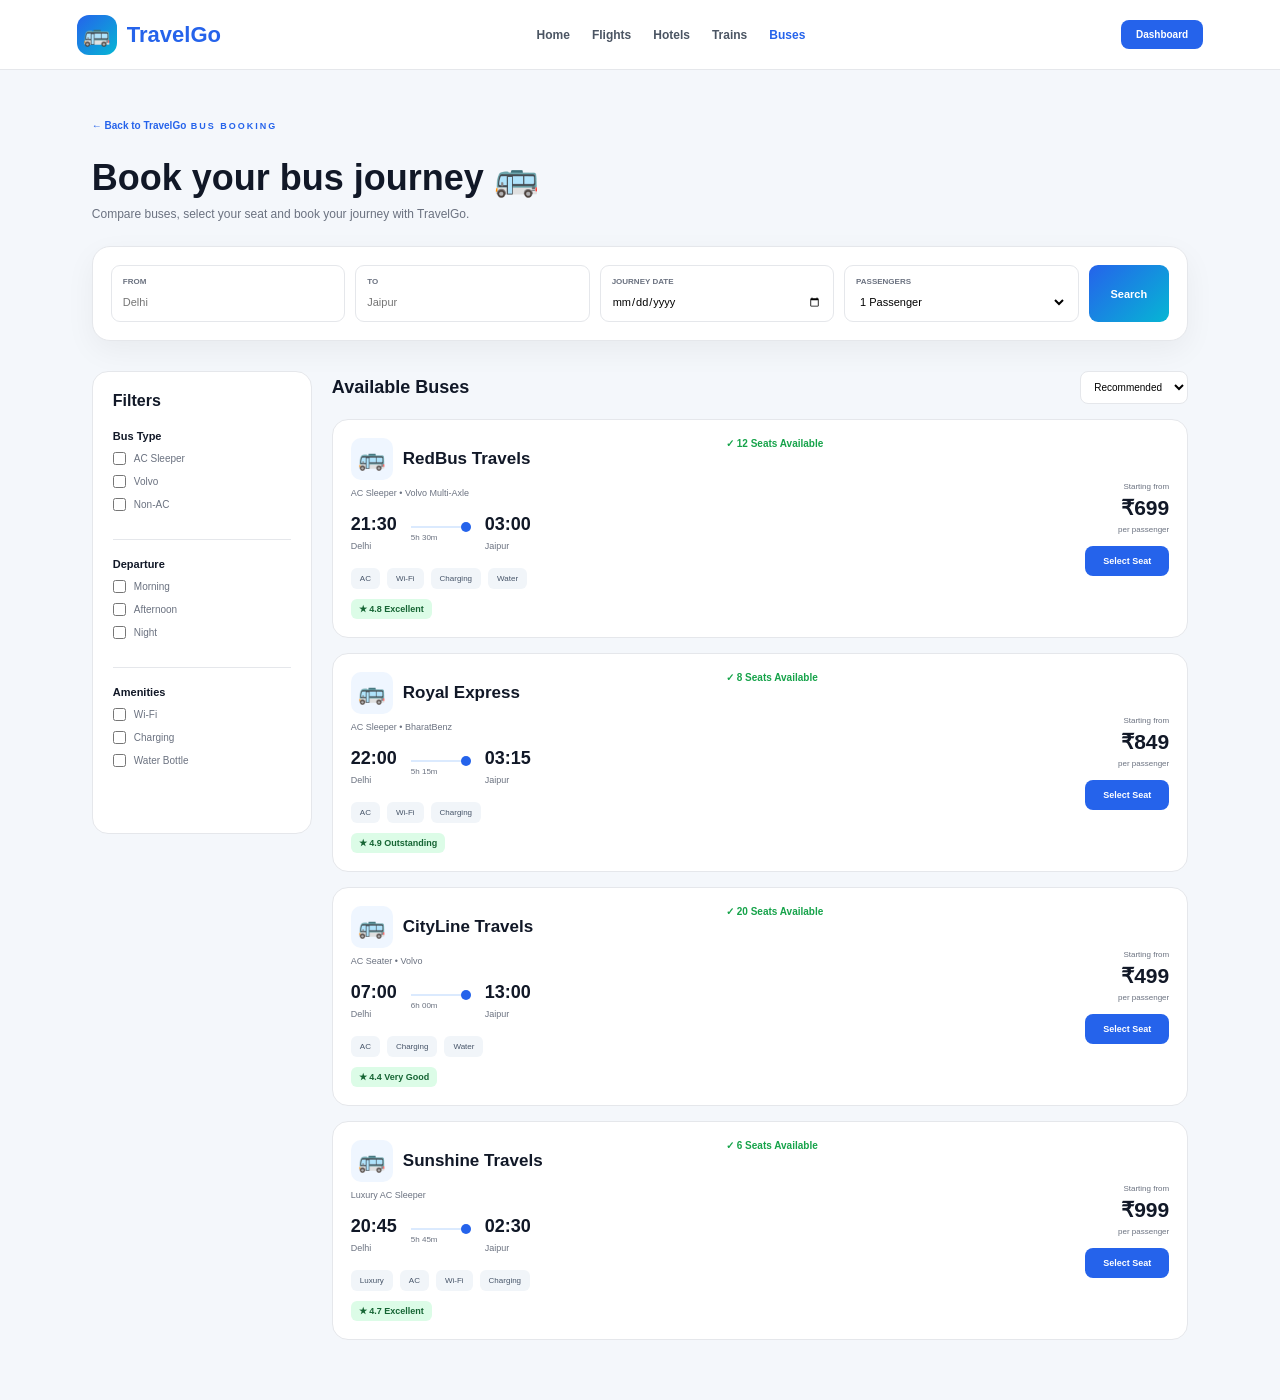
==== buses.html @ ca1ddddd "This is a website where you  book train, flights, buses, hotels etc" ====
<!DOCTYPE html>
<html lang="en">
<head>
<meta charset="UTF-8">
<meta name="viewport" content="width=device-width, initial-scale=1.0">

<title>TravelGo | Bus Booking</title>

<style>
*{
    margin:0;
    padding:0;
    box-sizing:border-box;
}

body{
    font-family:Arial,sans-serif;
    background:#f4f7fb;
    color:#111827;
}

a{
    text-decoration:none;
}

button,
input,
select{
    font-family:inherit;
}

button{
    cursor:pointer;
}

/* ================= NAVBAR ================= */

header{
    height:70px;
    padding:0 6%;
    background:white;
    border-bottom:1px solid #e5e7eb;

    display:flex;
    align-items:center;
    justify-content:space-between;

    position:sticky;
    top:0;
    z-index:1000;
}

.logo{
    display:flex;
    align-items:center;
    gap:10px;

    color:#2563eb;
    font-size:22px;
    font-weight:800;
}

.logo-icon{
    width:40px;
    height:40px;

    display:grid;
    place-items:center;

    border-radius:12px;

    background:linear-gradient(
        135deg,
        #2563eb,
        #06b6d4
    );

    color:white;
}

nav{
    display:flex;
    gap:22px;
}

nav a{
    color:#4b5563;
    font-size:12px;
    font-weight:700;
}

nav a:hover,
nav a.active{
    color:#2563eb;
}

.account-btn{
    padding:9px 15px;

    border:0;
    border-radius:8px;

    background:#2563eb;
    color:white;

    font-size:10px;
    font-weight:800;
}

/* ================= PAGE ================= */

.page{
    max-width:1250px;
    margin:auto;
    padding:45px 6%;
}

.back{
    display:inline-block;
    margin-bottom:18px;

    color:#2563eb;
    font-size:10px;
    font-weight:800;
}

.page-top span{
    color:#2563eb;
    font-size:9px;
    font-weight:800;
    letter-spacing:2px;
}

.page-top h1{
    margin-top:8px;
    font-size:36px;
}

.page-top p{
    margin-top:8px;
    color:#6b7280;
    font-size:12px;
}

/* ================= SEARCH ================= */

.search-panel{
    display:grid;
    grid-template-columns:1fr 1fr 1fr 1fr auto;

    gap:10px;

    padding:18px;
    margin:25px 0 30px;

    background:white;

    border:1px solid #e5e7eb;
    border-radius:18px;

    box-shadow:0 10px 30px rgba(0,0,0,.05);
}

.field{
    padding:11px;

    border:1px solid #e5e7eb;
    border-radius:9px;
}

.field label{
    display:block;
    margin-bottom:6px;

    color:#6b7280;
    font-size:8px;
    font-weight:800;
}

.field input,
.field select{
    width:100%;

    border:0;
    outline:0;

    background:transparent;

    font-size:11px;
}

.search-btn{
    padding:0 22px;

    border:0;
    border-radius:9px;

    background:linear-gradient(
        135deg,
        #2563eb,
        #06b6d4
    );

    color:white;

    font-size:11px;
    font-weight:800;
}

/* ================= CONTENT ================= */

.content{
    display:grid;
    grid-template-columns:220px 1fr;
    gap:20px;
}

/* ================= FILTER ================= */

.filters{
    height:fit-content;

    padding:20px;

    background:white;

    border:1px solid #e5e7eb;
    border-radius:16px;
}

.filters h2{
    margin-bottom:20px;
    font-size:16px;
}

.filter-group{
    padding-bottom:18px;
    margin-bottom:18px;

    border-bottom:1px solid #e5e7eb;
}

.filter-group:last-child{
    border-bottom:0;
}

.filter-group h3{
    margin-bottom:10px;
    font-size:11px;
}

.filter-option{
    display:flex;
    align-items:center;
    gap:8px;

    margin:10px 0;

    color:#6b7280;
    font-size:10px;
}

/* ================= RESULTS ================= */

.results-header{
    display:flex;
    justify-content:space-between;
    align-items:center;

    margin-bottom:15px;
}

.results-header h2{
    font-size:18px;
}

.sort{
    padding:9px;

    background:white;

    border:1px solid #e5e7eb;
    border-radius:8px;

    font-size:10px;
}

/* ================= BUS CARD ================= */

.bus-card{
    display:grid;
    grid-template-columns:1.3fr 1fr 150px;

    gap:20px;

    padding:18px;
    margin-bottom:15px;

    background:white;

    border:1px solid #e5e7eb;
    border-radius:16px;

    transition:.25s;
}

.bus-card:hover{
    transform:translateY(-3px);
    box-shadow:0 12px 30px rgba(0,0,0,.08);
}

.bus-name{
    display:flex;
    align-items:center;
    gap:10px;

    margin-bottom:8px;

    font-size:17px;
    font-weight:800;
}

.bus-icon{
    width:42px;
    height:42px;

    display:grid;
    place-items:center;

    border-radius:10px;

    background:#eff6ff;

    font-size:22px;
}

.bus-type{
    color:#6b7280;
    font-size:9px;
}

.route{
    display:flex;
    align-items:center;
    gap:14px;

    margin-top:16px;
}

.station strong{
    display:block;
    font-size:18px;
}

.station span{
    color:#6b7280;
    font-size:9px;
}

.line{
    width:60px;
    height:2px;

    background:#dbeafe;

    position:relative;
}

.line::after{
    content:"";

    position:absolute;
    right:0;
    top:-4px;

    width:10px;
    height:10px;

    border-radius:50%;

    background:#2563eb;
}

.duration{
    margin-top:5px;

    color:#6b7280;
    font-size:8px;
}

.features{
    display:flex;
    flex-wrap:wrap;
    gap:7px;

    margin-top:15px;
}

.feature{
    padding:6px 9px;

    border-radius:6px;

    background:#f1f5f9;

    color:#475569;

    font-size:8px;
}

.rating{
    display:inline-block;

    margin-top:10px;
    padding:5px 8px;

    border-radius:6px;

    background:#dcfce7;
    color:#166534;

    font-size:9px;
    font-weight:800;
}

.price-box{
    display:flex;
    flex-direction:column;
    justify-content:center;
    align-items:flex-end;
}

.price-box small{
    color:#6b7280;
    font-size:8px;
}

.price-box strong{
    margin:5px 0;
    font-size:21px;
}

.price-box span{
    color:#6b7280;
    font-size:8px;
}

.book-btn{
    margin-top:12px;

    padding:10px 18px;

    border:0;
    border-radius:8px;

    background:#2563eb;
    color:white;

    font-size:9px;
    font-weight:800;
}

.book-btn:hover{
    background:#1d4ed8;
}

/* ================= MODAL ================= */

.modal{
    position:fixed;
    inset:0;

    display:none;
    align-items:center;
    justify-content:center;

    padding:20px;

    background:rgba(0,0,0,.65);

    backdrop-filter:blur(5px);

    z-index:5000;
}

.modal.show{
    display:flex;
}

.modal-box{
    width:min(540px,100%);
    max-height:90vh;

    overflow-y:auto;

    padding:28px;

    background:white;
    border-radius:20px;
}

.modal-top{
    display:flex;
    align-items:center;
    justify-content:space-between;

    margin-bottom:20px;
}

.modal-top h2{
    font-size:22px;
}

.close-btn{
    width:32px;
    height:32px;

    border:0;
    border-radius:50%;

    background:#f1f5f9;

    font-size:18px;
}

.selected-bus{
    padding:15px;
    margin-bottom:20px;

    border-radius:12px;

    background:#eff6ff;
    color:#1e3a8a;

    font-size:10px;
    line-height:1.8;
}

/* ================= SEATS ================= */

.seat-title{
    margin-bottom:10px;

    font-size:10px;
    font-weight:800;
}

.seat-layout{
    padding:15px;
    margin-bottom:20px;

    border:1px solid #e5e7eb;
    border-radius:12px;

    background:#f8fafc;
}

.driver{
    padding:8px;
    margin-bottom:15px;

    text-align:right;

    color:#64748b;
    font-size:9px;
}

.seat-row{
    display:flex;
    justify-content:center;
    gap:10px;

    margin-bottom:10px;
}

.seat{
    width:36px;
    height:36px;

    border:1px solid #93c5fd;
    border-radius:7px;

    background:white;

    color:#2563eb;

    font-size:9px;
    font-weight:700;
}

.seat:hover{
    background:#dbeafe;
}

.seat.selected{
    background:#2563eb;
    color:white;
    border-color:#2563eb;
}

.seat.booked{
    background:#e5e7eb;
    color:#9ca3af;
    border-color:#e5e7eb;

    cursor:not-allowed;
}

.seat-info{
    display:flex;
    justify-content:center;
    gap:15px;

    margin-top:12px;

    font-size:8px;
    color:#6b7280;
}

.dot{
    width:9px;
    height:9px;

    display:inline-block;

    margin-right:4px;

    border-radius:3px;

    vertical-align:middle;
}

.dot.available{
    background:white;
    border:1px solid #93c5fd;
}

.dot.selected{
    background:#2563eb;
}

.dot.booked{
    background:#e5e7eb;
}

/* ================= FORM ================= */

.form-group{
    margin-bottom:14px;
}

.form-group label{
    display:block;

    margin-bottom:6px;

    font-size:9px;
    font-weight:800;
}

.form-group input{
    width:100%;
    height:44px;

    padding:0 12px;

    border:1px solid #dbe1ea;
    border-radius:9px;

    outline:0;

    font-size:11px;
}

.form-group input:focus{
    border-color:#2563eb;
}

.continue-btn{
    width:100%;
    height:45px;

    border:0;
    border-radius:9px;

    background:#2563eb;

    color:white;

    font-size:11px;
    font-weight:800;
}

/* ================= OTP ================= */

.otp-section{
    display:none;
}

.otp-section.show{
    display:block;
}

.otp-message{
    padding:14px;
    margin-bottom:15px;

    border-radius:10px;

    background:#f0fdf4;
    color:#166534;

    font-size:10px;
}

.otp-input{
    text-align:center;

    letter-spacing:8px;

    font-size:18px !important;
    font-weight:800;
}

/* ================= SUCCESS ================= */

.success{
    display:none;
    text-align:center;
}

.success.show{
    display:block;
}

.success-icon{
    width:70px;
    height:70px;

    display:grid;
    place-items:center;

    margin:0 auto 20px;

    border-radius:50%;

    background:#dcfce7;
    color:#16a34a;

    font-size:35px;
}

.success p{
    margin-top:8px;

    color:#6b7280;

    font-size:11px;
    line-height:1.6;
}

.booking-id{
    padding:14px;
    margin:20px 0;

    border-radius:10px;

    background:#f1f5f9;

    font-size:11px;
    font-weight:800;
}

.dashboard-btn{
    display:block;

    width:100%;

    padding:13px;

    margin-top:10px;

    border-radius:9px;

    background:#eff6ff;
    color:#2563eb;

    font-size:10px;
    font-weight:800;
}

/* ================= RESPONSIVE ================= */

@media(max-width:950px){

    .search-panel{
        grid-template-columns:1fr 1fr;
    }

    .content{
        grid-template-columns:1fr;
    }

    .filters{
        display:none;
    }

    .bus-card{
        grid-template-columns:1fr;
    }

    .price-box{
        align-items:flex-start;
    }
}

@media(max-width:650px){

    header{
        padding:0 20px;
    }

    nav{
        display:none;
    }

    .page{
        padding:35px 20px;
    }

    .page-top h1{
        font-size:30px;
    }

    .search-panel{
        grid-template-columns:1fr;
    }

    .search-btn{
        height:45px;
    }

    .route{
        gap:8px;
    }

    .line{
        width:40px;
    }
}
</style>
</head>

<body>

<!-- ================= NAVBAR ================= -->

<header>

    <a href="index.html" class="logo">

        <span class="logo-icon">
            🚌
        </span>

        TravelGo

    </a>

    <nav>

        <a href="index.html">
            Home
        </a>

        <a href="flight.html">
            Flights
        </a>

        <a href="hotels.html">
            Hotels
        </a>

        <a href="trains.html">
            Trains
        </a>

        <a href="buses.html" class="active">
            Buses
        </a>

    </nav>

    <a
        href="dashboard.html"
        class="account-btn"
    >
        Dashboard
    </a>

</header>


<!-- ================= MAIN ================= -->

<main class="page">

    <div class="page-top">

        <a href="index.html" class="back">
            ← Back to TravelGo
        </a>

        <span>
            BUS BOOKING
        </span>

        <h1>
            Book your bus journey 🚌
        </h1>

        <p>
            Compare buses, select your seat and
            book your journey with TravelGo.
        </p>

    </div>


    <!-- ================= SEARCH ================= -->

    <div class="search-panel">

        <div class="field">

            <label>FROM</label>

            <input
                type="text"
                id="fromCity"
                placeholder="Delhi"
            >

        </div>


        <div class="field">

            <label>TO</label>

            <input
                type="text"
                id="toCity"
                placeholder="Jaipur"
            >

        </div>


        <div class="field">

            <label>JOURNEY DATE</label>

            <input
                type="date"
                id="journeyDate"
            >

        </div>


        <div class="field">

            <label>PASSENGERS</label>

            <select id="passengers">

                <option value="1">
                    1 Passenger
                </option>

                <option value="2">
                    2 Passengers
                </option>

                <option value="3">
                    3 Passengers
                </option>

                <option value="4">
                    4 Passengers
                </option>

            </select>

        </div>


        <button
            class="search-btn"
            onclick="searchBuses()"
        >
            Search
        </button>

    </div>


    <!-- ================= CONTENT ================= -->

    <div class="content">

        <!-- FILTERS -->

        <aside class="filters">

            <h2>
                Filters
            </h2>

            <div class="filter-group">

                <h3>
                    Bus Type
                </h3>

                <label class="filter-option">
                    <input type="checkbox">
                    AC Sleeper
                </label>

                <label class="filter-option">
                    <input type="checkbox">
                    Volvo
                </label>

                <label class="filter-option">
                    <input type="checkbox">
                    Non-AC
                </label>

            </div>


            <div class="filter-group">

                <h3>
                    Departure
                </h3>

                <label class="filter-option">
                    <input type="checkbox">
                    Morning
                </label>

                <label class="filter-option">
                    <input type="checkbox">
                    Afternoon
                </label>

                <label class="filter-option">
                    <input type="checkbox">
                    Night
                </label>

            </div>


            <div class="filter-group">

                <h3>
                    Amenities
                </h3>

                <label class="filter-option">
                    <input type="checkbox">
                    Wi-Fi
                </label>

                <label class="filter-option">
                    <input type="checkbox">
                    Charging
                </label>

                <label class="filter-option">
                    <input type="checkbox">
                    Water Bottle
                </label>

            </div>

        </aside>


        <!-- RESULTS -->

        <section>

            <div class="results-header">

                <h2>
                    Available Buses
                </h2>

                <select
                    class="sort"
                    id="sortBuses"
                    onchange="sortBuses()"
                >

                    <option value="recommended">
                        Recommended
                    </option>

                    <option value="price">
                        Cheapest
                    </option>

                    <option value="rating">
                        Highest Rated
                    </option>

                </select>

            </div>


            <!-- BUS 1 -->

            <article
                class="bus-card"
                data-price="699"
                data-rating="4.8"
            >

                <div>

                    <div class="bus-name">

                        <span class="bus-icon">
                            🚌
                        </span>

                        RedBus Travels

                    </div>

                    <div class="bus-type">
                        AC Sleeper • Volvo Multi-Axle
                    </div>


                    <div class="route">

                        <div class="station">

                            <strong>21:30</strong>

                            <span>
                                Delhi
                            </span>

                        </div>


                        <div>

                            <div class="line"></div>

                            <div class="duration">
                                5h 30m
                            </div>

                        </div>


                        <div class="station">

                            <strong>03:00</strong>

                            <span>
                                Jaipur
                            </span>

                        </div>

                    </div>


                    <div class="features">

                        <span class="feature">
                            AC
                        </span>

                        <span class="feature">
                            Wi-Fi
                        </span>

                        <span class="feature">
                            Charging
                        </span>

                        <span class="feature">
                            Water
                        </span>

                    </div>


                    <span class="rating">
                        ★ 4.8 Excellent
                    </span>

                </div>


                <div>

                    <p style="
                        color:#16a34a;
                        font-size:10px;
                        font-weight:800;
                    ">
                        ✓ 12 Seats Available
                    </p>

                </div>


                <div class="price-box">

                    <small>
                        Starting from
                    </small>

                    <strong>
                        ₹699
                    </strong>

                    <span>
                        per passenger
                    </span>

                    <button
                        class="book-btn"
                        onclick="openBooking(
                            'RedBus Travels',
                            'AC Sleeper',
                            'Delhi',
                            'Jaipur',
                            '21:30',
                            '03:00',
                            699
                        )"
                    >
                        Select Seat
                    </button>

                </div>

            </article>


            <!-- BUS 2 -->

            <article
                class="bus-card"
                data-price="849"
                data-rating="4.9"
            >

                <div>

                    <div class="bus-name">

                        <span class="bus-icon">
                            🚌
                        </span>

                        Royal Express

                    </div>

                    <div class="bus-type">
                        AC Sleeper • BharatBenz
                    </div>


                    <div class="route">

                        <div class="station">

                            <strong>22:00</strong>

                            <span>
                                Delhi
                            </span>

                        </div>


                        <div>

                            <div class="line"></div>

                            <div class="duration">
                                5h 15m
                            </div>

                        </div>


                        <div class="station">

                            <strong>03:15</strong>

                            <span>
                                Jaipur
                            </span>

                        </div>

                    </div>


                    <div class="features">

                        <span class="feature">
                            AC
                        </span>

                        <span class="feature">
                            Wi-Fi
                        </span>

                        <span class="feature">
                            Charging
                        </span>

                    </div>


                    <span class="rating">
                        ★ 4.9 Outstanding
                    </span>

                </div>


                <div>

                    <p style="
                        color:#16a34a;
                        font-size:10px;
                        font-weight:800;
                    ">
                        ✓ 8 Seats Available
                    </p>

                </div>


                <div class="price-box">

                    <small>
                        Starting from
                    </small>

                    <strong>
                        ₹849
                    </strong>

                    <span>
                        per passenger
                    </span>

                    <button
                        class="book-btn"
                        onclick="openBooking(
                            'Royal Express',
                            'AC Sleeper',
                            'Delhi',
                            'Jaipur',
                            '22:00',
                            '03:15',
                            849
                        )"
                    >
                        Select Seat
                    </button>

                </div>

            </article>


            <!-- BUS 3 -->

            <article
                class="bus-card"
                data-price="499"
                data-rating="4.4"
            >

                <div>

                    <div class="bus-name">

                        <span class="bus-icon">
                            🚌
                        </span>

                        CityLine Travels

                    </div>

                    <div class="bus-type">
                        AC Seater • Volvo
                    </div>


                    <div class="route">

                        <div class="station">

                            <strong>07:00</strong>

                            <span>
                                Delhi
                            </span>

                        </div>


                        <div>

                            <div class="line"></div>

                            <div class="duration">
                                6h 00m
                            </div>

                        </div>


                        <div class="station">

                            <strong>13:00</strong>

                            <span>
                                Jaipur
                            </span>

                        </div>

                    </div>


                    <div class="features">

                        <span class="feature">
                            AC
                        </span>

                        <span class="feature">
                            Charging
                        </span>

                        <span class="feature">
                            Water
                        </span>

                    </div>


                    <span class="rating">
                        ★ 4.4 Very Good
                    </span>

                </div>


                <div>

                    <p style="
                        color:#16a34a;
                        font-size:10px;
                        font-weight:800;
                    ">
                        ✓ 20 Seats Available
                    </p>

                </div>


                <div class="price-box">

                    <small>
                        Starting from
                    </small>

                    <strong>
                        ₹499
                    </strong>

                    <span>
                        per passenger
                    </span>

                    <button
                        class="book-btn"
                        onclick="openBooking(
                            'CityLine Travels',
                            'AC Seater',
                            'Delhi',
                            'Jaipur',
                            '07:00',
                            '13:00',
                            499
                        )"
                    >
                        Select Seat
                    </button>

                </div>

            </article>


            <!-- BUS 4 -->

            <article
                class="bus-card"
                data-price="999"
                data-rating="4.7"
            >

                <div>

                    <div class="bus-name">

                        <span class="bus-icon">
                            🚌
                        </span>

                        Sunshine Travels

                    </div>

                    <div class="bus-type">
                        Luxury AC Sleeper
                    </div>


                    <div class="route">

                        <div class="station">

                            <strong>20:45</strong>

                            <span>
                                Delhi
                            </span>

                        </div>


                        <div>

                            <div class="line"></div>

                            <div class="duration">
                                5h 45m
                            </div>

                        </div>


                        <div class="station">

                            <strong>02:30</strong>

                            <span>
                                Jaipur
                            </span>

                        </div>

                    </div>


                    <div class="features">

                        <span class="feature">
                            Luxury
                        </span>

                        <span class="feature">
                            AC
                        </span>

                        <span class="feature">
                            Wi-Fi
                        </span>

                        <span class="feature">
                            Charging
                        </span>

                    </div>


                    <span class="rating">
                        ★ 4.7 Excellent
                    </span>

                </div>


                <div>

                    <p style="
                        color:#16a34a;
                        font-size:10px;
                        font-weight:800;
                    ">
                        ✓ 6 Seats Available
                    </p>

                </div>


                <div class="price-box">

                    <small>
                        Starting from
                    </small>

                    <strong>
                        ₹999
                    </strong>

                    <span>
                        per passenger
                    </span>

                    <button
                        class="book-btn"
                        onclick="openBooking(
                            'Sunshine Travels',
                            'Luxury AC Sleeper',
                            'Delhi',
                            'Jaipur',
                            '20:45',
                            '02:30',
                            999
                        )"
                    >
                        Select Seat
                    </button>

                </div>

            </article>

        </section>

    </div>

</main>


<!-- ================= BOOKING MODAL ================= -->

<div
    class="modal"
    id="bookingModal"
>

    <div class="modal-box">


        <!-- SEAT -->

        <div id="seatSection">

            <div class="modal-top">

                <h2>
                    Select Your Seat
                </h2>

                <button
                    class="close-btn"
                    onclick="closeBooking()"
                >
                    ×
                </button>

            </div>


            <div
                class="selected-bus"
                id="selectedBus"
            >
            </div>


            <div class="seat-title">
                SELECT SEAT
            </div>


            <div class="seat-layout">

                <div class="driver">
                    🛞 Driver
                </div>


                <div class="seat-row">

                    <button
                        class="seat"
                        onclick="selectSeat(this)"
                    >
                        A1
                    </button>

                    <button
                        class="seat"
                        onclick="selectSeat(this)"
                    >
                        A2
                    </button>

                    <button
                        class="seat booked"
                        disabled
                    >
                        A3
                    </button>

                    <button
                        class="seat"
                        onclick="selectSeat(this)"
                    >
                        A4
                    </button>

                </div>


                <div class="seat-row">

                    <button
                        class="seat"
                        onclick="selectSeat(this)"
                    >
                        B1
                    </button>

                    <button
                        class="seat booked"
                        disabled
                    >
                        B2
                    </button>

                    <button
                        class="seat"
                        onclick="selectSeat(this)"
                    >
                        B3
                    </button>

                    <button
                        class="seat"
                        onclick="selectSeat(this)"
                    >
                        B4
                    </button>

                </div>


                <div class="seat-row">

                    <button
                        class="seat"
                        onclick="selectSeat(this)"
                    >
                        C1
                    </button>

                    <button
                        class="seat"
                        onclick="selectSeat(this)"
                    >
                        C2
                    </button>

                    <button
                        class="seat booked"
                        disabled
                    >
                        C3
                    </button>

                    <button
                        class="seat"
                        onclick="selectSeat(this)"
                    >
                        C4
                    </button>

                </div>


                <div class="seat-row">

                    <button
                        class="seat"
                        onclick="selectSeat(this)"
                    >
                        D1
                    </button>

                    <button
                        class="seat"
                        onclick="selectSeat(this)"
                    >
                        D2
                    </button>

                    <button
                        class="seat"
                        onclick="selectSeat(this)"
                    >
                        D3
                    </button>

                    <button
                        class="seat"
                        onclick="selectSeat(this)"
                    >
                        D4
                    </button>

                </div>


                <div class="seat-info">

                    <span>
                        <i class="dot available"></i>
                        Available
                    </span>

                    <span>
                        <i class="dot selected"></i>
                        Selected
                    </span>

                    <span>
                        <i class="dot booked"></i>
                        Booked
                    </span>

                </div>

            </div>


            <button
                class="continue-btn"
                onclick="continueToPassenger()"
            >
                Continue
            </button>

        </div>


        <!-- PASSENGER -->

        <div
            id="passengerSection"
            style="display:none;"
        >

            <div class="modal-top">

                <h2>
                    Passenger Details
                </h2>

                <button
                    class="close-btn"
                    onclick="closeBooking()"
                >
                    ×
                </button>

            </div>


            <div
                class="selected-bus"
                id="passengerBus"
            >
            </div>


            <div class="form-group">

                <label>
                    PASSENGER NAME
                </label>

                <input
                    type="text"
                    id="passengerName"
                    placeholder="Enter full name"
                >

            </div>


            <div class="form-group">

                <label>
                    MOBILE NUMBER
                </label>

                <input
                    type="tel"
                    id="passengerPhone"
                    maxlength="10"
                    placeholder="10-digit mobile number"
                >

            </div>


            <div class="form-group">

                <label>
                    EMAIL
                </label>

                <input
                    type="email"
                    id="passengerEmail"
                    placeholder="example@email.com"
                >

            </div>


            <button
                class="continue-btn"
                onclick="sendOTP()"
            >
                Continue & Send OTP
            </button>

        </div>


        <!-- OTP -->

        <div
            class="otp-section"
            id="otpSection"
        >

            <div class="modal-top">

                <h2>
                    Verify Mobile
                </h2>

                <button
                    class="close-btn"
                    onclick="closeBooking()"
                >
                    ×
                </button>

            </div>


            <div class="otp-message">

                🔐 Demo OTP sent to your mobile.

                <br><br>

                Use OTP:

                <strong>
                    123456
                </strong>

            </div>


            <div class="form-group">

                <label>
                    ENTER OTP
                </label>

                <input
                    type="text"
                    id="otpInput"
                    class="otp-input"
                    maxlength="6"
                    placeholder="••••••"
                >

            </div>


            <button
                class="continue-btn"
                onclick="verifyOTP()"
            >
                Verify & Confirm Booking
            </button>

        </div>


        <!-- SUCCESS -->

        <div
            class="success"
            id="successSection"
        >

            <div class="success-icon">
                ✓
            </div>

            <h2>
                Bus Ticket Booked!
            </h2>

            <p>
                Your bus booking has been
                successfully confirmed.
            </p>


            <div class="booking-id">

                Booking ID:

                <span id="bookingId">
                    TG000000
                </span>

            </div>


            <a
                href="dashboard.html"
                class="dashboard-btn"
            >
                🎫 View My Booking
            </a>


            <button
                class="continue-btn"
                onclick="closeBooking()"
                style="margin-top:10px;"
            >
                Done
            </button>

        </div>

    </div>

</div>


<script>

/* ================= DATE ================= */

const today = new Date();

const todayString =
    today.getFullYear() +
    "-" +
    String(today.getMonth()+1).padStart(2,"0") +
    "-" +
    String(today.getDate()).padStart(2,"0");

document
.getElementById("journeyDate")
.min = todayString;


/* ================= BOOKING VARIABLES ================= */

let selectedBus = {};

let selectedSeat = null;


/* ================= SEARCH ================= */

function searchBuses(){

    const from =
        document
        .getElementById("fromCity")
        .value
        .trim();

    const to =
        document
        .getElementById("toCity")
        .value
        .trim();

    const date =
        document
        .getElementById("journeyDate")
        .value;


    if(!from){

        alert(
            "Please enter departure city."
        );

        return;
    }


    if(!to){

        alert(
            "Please enter destination city."
        );

        return;
    }


    if(!date){

        alert(
            "Please select journey date."
        );

        return;
    }


    /*
       This demo currently has
       Delhi → Jaipur buses.
    */

    alert(
        `Searching buses from ${from} to ${to}...`
    );

}


/* ================= SORT ================= */

function sortBuses(){

    const type =
        document
        .getElementById("sortBuses")
        .value;

    const container =
        document.querySelector("section");

    const cards =
        Array.from(
            document.querySelectorAll(
                ".bus-card"
            )
        );


    if(type === "price"){

        cards.sort(
            (a,b) =>
            Number(a.dataset.price) -
            Number(b.dataset.price)
        );

    }


    if(type === "rating"){

        cards.sort(
            (a,b) =>
            Number(b.dataset.rating) -
            Number(a.dataset.rating)
        );

    }


    cards.forEach(card => {

        container.appendChild(card);

    });

}


/* ================= OPEN BOOKING ================= */

function openBooking(
    name,
    type,
    from,
    to,
    departure,
    arrival,
    price
){

    selectedBus = {

        name:name,
        type:type,
        from:from,
        to:to,
        departure:departure,
        arrival:arrival,
        price:price

    };


    selectedSeat = null;


    document
    .querySelectorAll(".seat.selected")
    .forEach(
        seat =>
        seat.classList.remove(
            "selected"
        )
    );


    document
    .getElementById("selectedBus")
    .innerHTML = `

        <strong>
            ${name}
        </strong>

        <br>

        ${type}

        <br>

        📍 ${from}
        →
        ${to}

        <br>

        🕐 ${departure}
        →
        ${arrival}

        <br>

        Starting fare:
        <strong>
            ₹${price}
        </strong>

    `;


    document
    .getElementById("bookingModal")
    .classList.add("show");


    document
    .getElementById("seatSection")
    .style.display = "block";


    document
    .getElementById("passengerSection")
    .style.display = "none";


    document
    .getElementById("otpSection")
    .classList.remove("show");


    document
    .getElementById("successSection")
    .classList.remove("show");

}


/* ================= SELECT SEAT ================= */

function selectSeat(button){

    if(
        button.classList.contains(
            "booked"
        )
    ){

        return;

    }


    document
    .querySelectorAll(".seat.selected")
    .forEach(
        seat =>
        seat.classList.remove(
            "selected"
        )
    );


    button.classList.add(
        "selected"
    );


    selectedSeat =
        button.textContent.trim();

}


/* ================= PASSENGER ================= */

function continueToPassenger(){

    if(!selectedSeat){

        alert(
            "Please select a seat first."
        );

        return;

    }


    document
    .getElementById("passengerBus")
    .innerHTML = `

        <strong>
            ${selectedBus.name}
        </strong>

        <br>

        ${selectedBus.from}
        →
        ${selectedBus.to}

        <br>

        Selected Seat:
        <strong>
            ${selectedSeat}
        </strong>

        <br>

        Fare:
        <strong>
            ₹${selectedBus.price}
        </strong>

    `;


    document
    .getElementById("seatSection")
    .style.display = "none";


    document
    .getElementById("passengerSection")
    .style.display = "block";

}


/* ================= SEND OTP ================= */

function sendOTP(){

    const name =
        document
        .getElementById("passengerName")
        .value
        .trim();

    const phone =
        document
        .getElementById("passengerPhone")
        .value
        .trim();

    const email =
        document
        .getElementById("passengerEmail")
        .value
        .trim();


    if(!name){

        alert(
            "Please enter passenger name."
        );

        return;

    }


    if(
        !/^[6-9]\d{9}$/.test(phone)
    ){

        alert(
            "Please enter a valid 10-digit Indian mobile number."
        );

        return;

    }


    if(
        !/^[^\s@]+@[^\s@]+\.[^\s@]+$/.test(email)
    ){

        alert(
            "Please enter a valid email."
        );

        return;

    }


    selectedBus.passenger =
        name;

    selectedBus.phone =
        phone;

    selectedBus.email =
        email;

    selectedBus.seat =
        selectedSeat;


    /*
       Save selected booking temporarily
       before OTP verification.
    */

    localStorage.setItem(
        "travelGoPendingBusBooking",
        JSON.stringify(selectedBus)
    );


    document
    .getElementById("passengerSection")
    .style.display = "none";


    document
    .getElementById("otpSection")
    .classList.add("show");


    console.log(
        "Demo OTP: 123456"
    );

}


/* ================= VERIFY OTP ================= */

function verifyOTP(){

    const otp =
        document
        .getElementById("otpInput")
        .value
        .trim();


    if(otp !== "123456"){

        alert(
            "Invalid OTP. Use 123456 for this demo."
        );

        return;

    }


    const bookingId =
        "TG" +
        Math.floor(
            100000 +
            Math.random() * 900000
        );


    /*
       Get existing bookings.
    */

    let bookings =
        JSON.parse(
            localStorage.getItem(
                "travelGoBookings"
            )
        ) || [];


    /*
       Create confirmed booking.
    */

    const confirmedBooking = {

        id:bookingId,

        type:"Bus",

        icon:"🚌",

        name:selectedBus.name,

        busType:selectedBus.type,

        from:selectedBus.from,

        to:selectedBus.to,

        departure:selectedBus.departure,

        arrival:selectedBus.arrival,

        seat:selectedBus.seat,

        price:selectedBus.price,

        passenger:selectedBus.passenger,

        phone:selectedBus.phone,

        email:selectedBus.email,

        date:
            document
            .getElementById("journeyDate")
            .value
            ||
            new Date()
            .toISOString()
            .split("T")[0],

        status:"Confirmed",

        bookedAt:
            new Date().toISOString()

    };


    /*
       Add newest booking
       at the beginning.
    */

    bookings.unshift(
        confirmedBooking
    );


    /*
       Save bookings.
    */

    localStorage.setItem(
        "travelGoBookings",
        JSON.stringify(bookings)
    );


    /*
       Remove pending booking.
    */

    localStorage.removeItem(
        "travelGoPendingBusBooking"
    );


    /*
       Display booking ID.
    */

    document
    .getElementById("bookingId")
    .textContent =
        bookingId;


    /*
       Show success screen.
    */

    document
    .getElementById("otpSection")
    .classList.remove("show");


    document
    .getElementById("successSection")
    .classList.add("show");


    console.log(
        "Confirmed booking:",
        confirmedBooking
    );

}


/* ================= PHONE ================= */

document
.getElementById("passengerPhone")
.addEventListener(
    "input",
    function(){

        this.value =
            this.value.replace(
                /\D/g,
                ""
            );

    }
);


/* ================= OTP ================= */

document
.getElementById("otpInput")
.addEventListener(
    "input",
    function(){

        this.value =
            this.value.replace(
                /\D/g,
                ""
            );

    }
);


/* ================= CLOSE ================= */

function closeBooking(){

    document
    .getElementById("bookingModal")
    .classList.remove("show");

}


/* ================= OUTSIDE CLICK ================= */

document
.getElementById("bookingModal")
.addEventListener(
    "click",
    function(event){

        if(
            event.target === this
        ){

            closeBooking();

        }

    }
);


/* ================= ESC ================= */

document.addEventListener(
    "keydown",
    function(event){

        if(event.key === "Escape"){

            closeBooking();

        }

    }
);

</script>

</body>
</html>
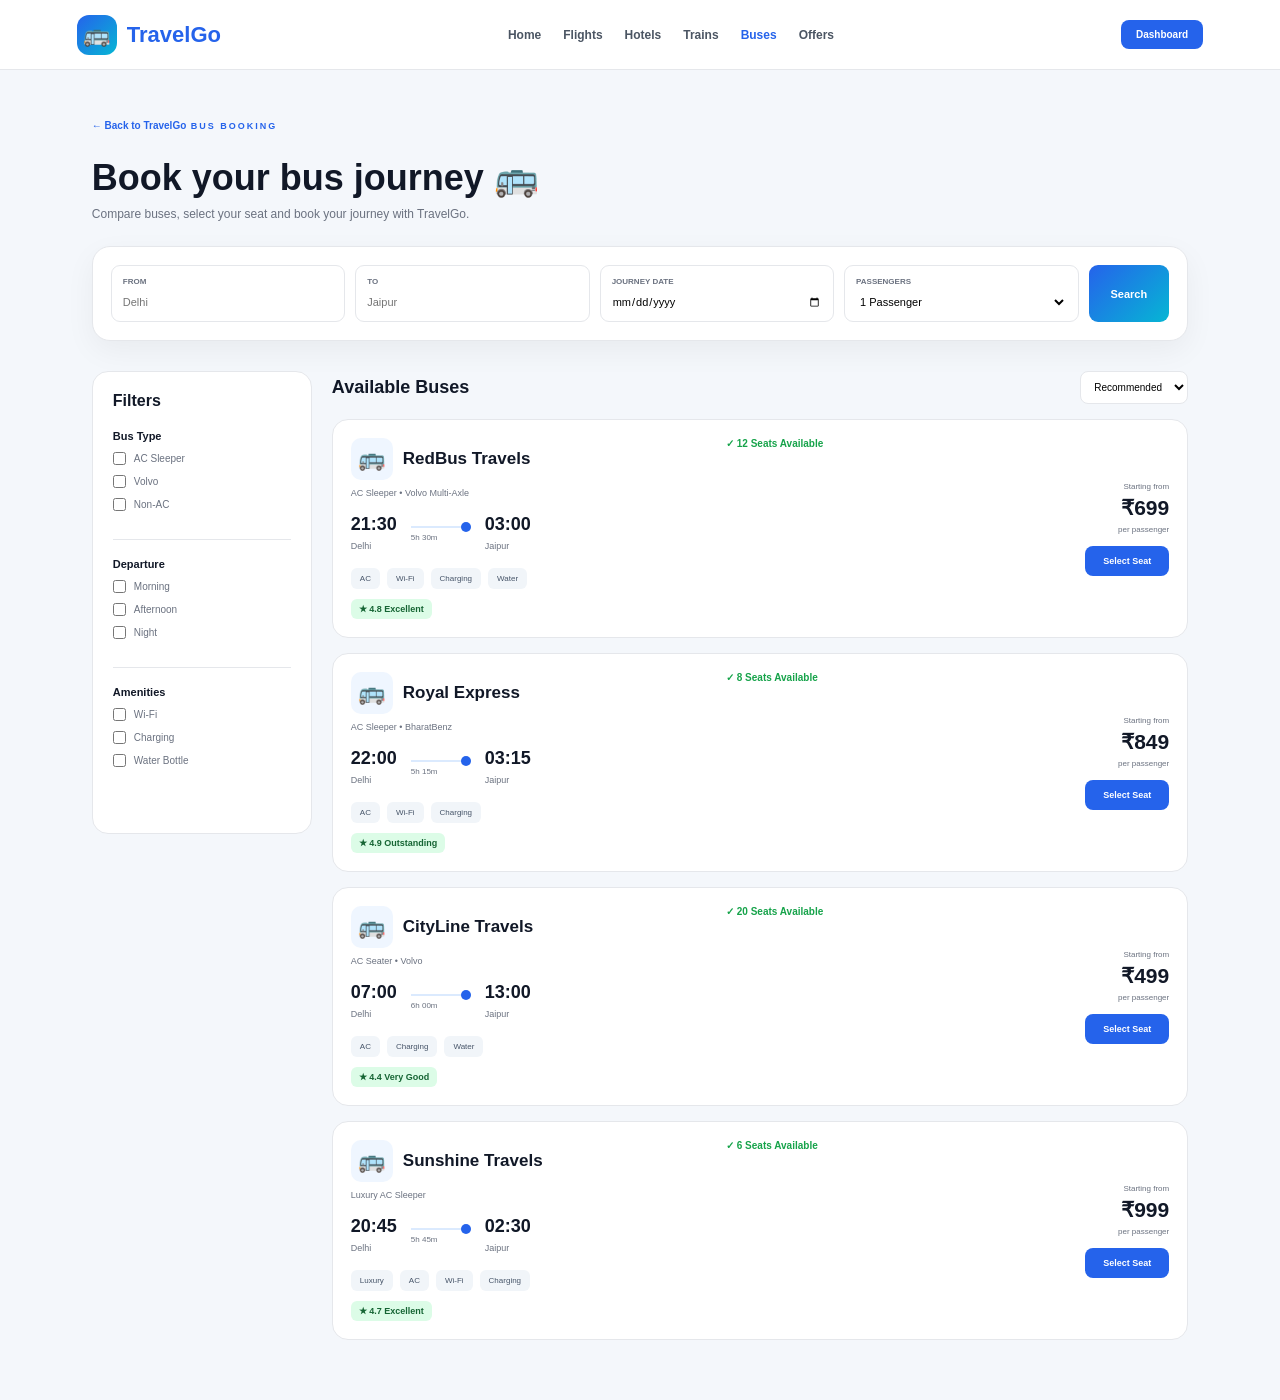
==== commit 337b1787: "fix errors TravelGo is a modern travel booking website built with HTML, CSS, and JavaScript. It offe" ====
--- a/buses.html
+++ b/buses.html
@@ -7,6 +7,7 @@
 <title>TravelGo | Bus Booking</title>
 
 <style>
+
 *{
     margin:0;
     padding:0;
@@ -146,7 +147,8 @@
 
 .search-panel{
     display:grid;
-    grid-template-columns:1fr 1fr 1fr 1fr auto;
+    grid-template-columns:
+        1fr 1fr 1fr 1fr auto;
 
     gap:10px;
 
@@ -464,6 +466,35 @@
     background:#1d4ed8;
 }
 
+/* ================= NO RESULTS ================= */
+
+.no-results{
+    display:none;
+
+    padding:40px 20px;
+
+    background:white;
+
+    border:1px solid #e5e7eb;
+    border-radius:16px;
+
+    text-align:center;
+}
+
+.no-results.show{
+    display:block;
+}
+
+.no-results h3{
+    margin-bottom:8px;
+    font-size:18px;
+}
+
+.no-results p{
+    color:#6b7280;
+    font-size:11px;
+}
+
 /* ================= MODAL ================= */
 
 .modal{
@@ -691,6 +722,10 @@
     font-weight:800;
 }
 
+.continue-btn:hover{
+    background:#1d4ed8;
+}
+
 /* ================= OTP ================= */
 
 .otp-section{
@@ -771,6 +806,10 @@
     font-weight:800;
 }
 
+.booking-id span{
+    color:#2563eb;
+}
+
 .dashboard-btn{
     display:block;
 
@@ -812,6 +851,7 @@
     .price-box{
         align-items:flex-start;
     }
+
 }
 
 @media(max-width:650px){
@@ -847,7 +887,18 @@
     .line{
         width:40px;
     }
-}
+
+    .modal-box{
+        padding:20px;
+    }
+
+    .seat{
+        width:32px;
+        height:32px;
+    }
+
+}
+
 </style>
 </head>
 
@@ -888,10 +939,10 @@
         <a href="buses.html" class="active">
             Buses
         </a>
-
+<a href="offer.html">Offers</a>
     </nav>
 
-    <a
+   <a
         href="dashboard.html"
         class="account-btn"
     >
@@ -1018,6 +1069,7 @@
                 Filters
             </h2>
 
+
             <div class="filter-group">
 
                 <h3>
@@ -1025,17 +1077,29 @@
                 </h3>
 
                 <label class="filter-option">
-                    <input type="checkbox">
+                    <input
+                        type="checkbox"
+                        class="bus-filter"
+                        value="AC Sleeper"
+                    >
                     AC Sleeper
                 </label>
 
                 <label class="filter-option">
-                    <input type="checkbox">
+                    <input
+                        type="checkbox"
+                        class="bus-filter"
+                        value="Volvo"
+                    >
                     Volvo
                 </label>
 
                 <label class="filter-option">
-                    <input type="checkbox">
+                    <input
+                        type="checkbox"
+                        class="bus-filter"
+                        value="Non-AC"
+                    >
                     Non-AC
                 </label>
 
@@ -1049,17 +1113,29 @@
                 </h3>
 
                 <label class="filter-option">
-                    <input type="checkbox">
+                    <input
+                        type="checkbox"
+                        class="time-filter"
+                        value="morning"
+                    >
                     Morning
                 </label>
 
                 <label class="filter-option">
-                    <input type="checkbox">
+                    <input
+                        type="checkbox"
+                        class="time-filter"
+                        value="afternoon"
+                    >
                     Afternoon
                 </label>
 
                 <label class="filter-option">
-                    <input type="checkbox">
+                    <input
+                        type="checkbox"
+                        class="time-filter"
+                        value="night"
+                    >
                     Night
                 </label>
 
@@ -1073,17 +1149,29 @@
                 </h3>
 
                 <label class="filter-option">
-                    <input type="checkbox">
+                    <input
+                        type="checkbox"
+                        class="amenity-filter"
+                        value="Wi-Fi"
+                    >
                     Wi-Fi
                 </label>
 
                 <label class="filter-option">
-                    <input type="checkbox">
+                    <input
+                        type="checkbox"
+                        class="amenity-filter"
+                        value="Charging"
+                    >
                     Charging
                 </label>
 
                 <label class="filter-option">
-                    <input type="checkbox">
+                    <input
+                        type="checkbox"
+                        class="amenity-filter"
+                        value="Water"
+                    >
                     Water Bottle
                 </label>
 
@@ -1094,7 +1182,7 @@
 
         <!-- RESULTS -->
 
-        <section>
+        <section id="busResults">
 
             <div class="results-header">
 
@@ -1131,6 +1219,9 @@
                 class="bus-card"
                 data-price="699"
                 data-rating="4.8"
+                data-type="AC Sleeper"
+                data-time="night"
+                data-amenities="Wi-Fi,Charging,Water"
             >
 
                 <div>
@@ -1154,7 +1245,9 @@
 
                         <div class="station">
 
-                            <strong>21:30</strong>
+                            <strong>
+                                21:30
+                            </strong>
 
                             <span>
                                 Delhi
@@ -1176,7 +1269,9 @@
 
                         <div class="station">
 
-                            <strong>03:00</strong>
+                            <strong>
+                                03:00
+                            </strong>
 
                             <span>
                                 Jaipur
@@ -1268,6 +1363,9 @@
                 class="bus-card"
                 data-price="849"
                 data-rating="4.9"
+                data-type="AC Sleeper"
+                data-time="night"
+                data-amenities="Wi-Fi,Charging"
             >
 
                 <div>
@@ -1291,7 +1389,9 @@
 
                         <div class="station">
 
-                            <strong>22:00</strong>
+                            <strong>
+                                22:00
+                            </strong>
 
                             <span>
                                 Delhi
@@ -1313,7 +1413,9 @@
 
                         <div class="station">
 
-                            <strong>03:15</strong>
+                            <strong>
+                                03:15
+                            </strong>
 
                             <span>
                                 Jaipur
@@ -1401,6 +1503,9 @@
                 class="bus-card"
                 data-price="499"
                 data-rating="4.4"
+                data-type="AC Seater"
+                data-time="morning"
+                data-amenities="Charging,Water"
             >
 
                 <div>
@@ -1424,7 +1529,9 @@
 
                         <div class="station">
 
-                            <strong>07:00</strong>
+                            <strong>
+                                07:00
+                            </strong>
 
                             <span>
                                 Delhi
@@ -1446,7 +1553,9 @@
 
                         <div class="station">
 
-                            <strong>13:00</strong>
+                            <strong>
+                                13:00
+                            </strong>
 
                             <span>
                                 Jaipur
@@ -1534,6 +1643,9 @@
                 class="bus-card"
                 data-price="999"
                 data-rating="4.7"
+                data-type="Luxury AC Sleeper"
+                data-time="night"
+                data-amenities="Wi-Fi,Charging"
             >
 
                 <div>
@@ -1557,7 +1669,9 @@
 
                         <div class="station">
 
-                            <strong>20:45</strong>
+                            <strong>
+                                20:45
+                            </strong>
 
                             <span>
                                 Delhi
@@ -1579,7 +1693,9 @@
 
                         <div class="station">
 
-                            <strong>02:30</strong>
+                            <strong>
+                                02:30
+                            </strong>
 
                             <span>
                                 Jaipur
@@ -1664,6 +1780,22 @@
 
             </article>
 
+
+            <div
+                class="no-results"
+                id="noResults"
+            >
+
+                <h3>
+                    🚌 No buses found
+                </h3>
+
+                <p>
+                    Try another route or change your filters.
+                </p>
+
+            </div>
+
         </section>
 
     </div>
@@ -1704,8 +1836,7 @@
             <div
                 class="selected-bus"
                 id="selectedBus"
-            >
-            </div>
+            ></div>
 
 
             <div class="seat-title">
@@ -1910,8 +2041,7 @@
             <div
                 class="selected-bus"
                 id="passengerBus"
-            >
-            </div>
+            ></div>
 
 
             <div class="form-group">
@@ -1959,7 +2089,71 @@
 
             </div>
 
-
+<div class="form-group">
+    <label>OFFER CODE</label>
+
+    <div style="display:flex; gap:8px;">
+
+        <input
+            type="text"
+            id="offerCode"
+            placeholder="Enter offer code"
+            style="text-transform:uppercase;"
+        >
+
+        <button
+            type="button"
+            onclick="applyOffer()"
+            style="
+                padding:0 15px;
+                border:0;
+                border-radius:9px;
+                background:#2563eb;
+                color:white;
+                font-size:10px;
+                font-weight:800;
+            "
+        >
+            Apply
+        </button>
+
+    </div>
+
+    <p
+        id="offerMessage"
+        style="
+            margin-top:7px;
+            font-size:9px;
+        "
+    ></p>
+</div>
+
+<div
+    id="fareSummary"
+    style="
+        padding:14px;
+        margin-bottom:15px;
+        border-radius:10px;
+        background:#f1f5f9;
+        font-size:10px;
+        line-height:1.8;
+    "
+>
+    Original Fare:
+    <strong id="originalFare">₹0</strong>
+
+    <br>
+
+    Discount:
+    <strong id="discountAmount">₹0</strong>
+
+    <br>
+
+    <strong>
+        Final Fare:
+        <span id="finalFare">₹0</span>
+    </strong>
+</div>
             <button
                 class="continue-btn"
                 onclick="sendOTP()"
@@ -2092,30 +2286,154 @@
 
 <script>
 
-/* ================= DATE ================= */
+/* =====================================================
+   DATE
+===================================================== */
 
 const today = new Date();
 
 const todayString =
     today.getFullYear() +
     "-" +
-    String(today.getMonth()+1).padStart(2,"0") +
+    String(today.getMonth() + 1).padStart(2,"0") +
     "-" +
     String(today.getDate()).padStart(2,"0");
 
-document
-.getElementById("journeyDate")
-.min = todayString;
-
-
-/* ================= BOOKING VARIABLES ================= */
+document.getElementById("journeyDate").min =
+    todayString;
+
+
+/* =====================================================
+   BOOKING VARIABLES
+===================================================== */
 
 let selectedBus = {};
-
 let selectedSeat = null;
 
-
-/* ================= SEARCH ================= */
+let appliedOffer = null;
+let discountAmount = 0;
+let finalFare = 0;
+
+function applyOffer(){
+
+    const input =
+        document.getElementById("offerCode");
+
+    const message =
+        document.getElementById("offerMessage");
+
+    const code =
+        input.value.trim().toUpperCase();
+
+    const fare =
+        Number(selectedBus.price);
+
+    discountAmount = 0;
+    appliedOffer = null;
+
+    if(!code){
+
+        message.textContent =
+            "Please enter an offer code.";
+
+        message.style.color =
+            "#dc2626";
+
+        updateFare(fare);
+
+        return;
+    }
+
+
+    const offers = {
+
+        "FIRSTBUS200": {
+            discount:200,
+            type:"flat"
+        },
+
+        "BUS100": {
+            discount:100,
+            type:"flat"
+        },
+
+        "TRAIN150": {
+            discount:150,
+            type:"flat"
+        }
+
+    };
+
+
+    if(!offers[code]){
+
+        message.textContent =
+            "Invalid offer code.";
+
+        message.style.color =
+            "#dc2626";
+
+        updateFare(fare);
+
+        return;
+    }
+
+
+    const offer =
+        offers[code];
+
+
+    discountAmount =
+        Math.min(
+            offer.discount,
+            fare
+        );
+
+
+    appliedOffer = code;
+
+
+    message.textContent =
+        "✓ Offer applied successfully!";
+
+    message.style.color =
+        "#16a34a";
+
+
+    updateFare(fare);
+
+}
+
+function updateFare(fare){
+
+    finalFare =
+        Math.max(
+            0,
+            fare - discountAmount
+        );
+
+
+    document.getElementById(
+        "originalFare"
+    ).textContent =
+        "₹" + fare;
+
+
+    document.getElementById(
+        "discountAmount"
+    ).textContent =
+        "- ₹" + discountAmount;
+
+
+    document.getElementById(
+        "finalFare"
+    ).textContent =
+        "₹" + finalFare;
+
+}
+/* =====================================================
+   SEARCH BUSES
+===================================================== */
 
 function searchBuses(){
 
@@ -2123,13 +2441,15 @@
         document
         .getElementById("fromCity")
         .value
-        .trim();
+        .trim()
+        .toLowerCase();
 
     const to =
         document
         .getElementById("toCity")
         .value
-        .trim();
+        .trim()
+        .toLowerCase();
 
     const date =
         document
@@ -2167,19 +2487,67 @@
     }
 
 
-    /*
-       This demo currently has
-       Delhi → Jaipur buses.
-    */
-
-    alert(
-        `Searching buses from ${from} to ${to}...`
-    );
-
-}
-
-
-/* ================= SORT ================= */
+    const cards =
+        document.querySelectorAll(
+            ".bus-card"
+        );
+
+
+    let found = 0;
+
+
+    cards.forEach(card => {
+
+        const text =
+            card.innerText.toLowerCase();
+
+
+        if(
+            text.includes(from) &&
+            text.includes(to)
+        ){
+
+            card.style.display =
+                "grid";
+
+            found++;
+
+        }else{
+
+            card.style.display =
+                "none";
+
+        }
+
+    });
+
+
+    const noResults =
+        document.getElementById(
+            "noResults"
+        );
+
+
+    if(found === 0){
+
+        noResults.classList.add(
+            "show"
+        );
+
+    }else{
+
+        noResults.classList.remove(
+            "show"
+        );
+
+    }
+
+}
+
+
+/* =====================================================
+   SORT BUSES
+===================================================== */
 
 function sortBuses(){
 
@@ -2188,8 +2556,12 @@
         .getElementById("sortBuses")
         .value;
 
+
     const container =
-        document.querySelector("section");
+        document.getElementById(
+            "busResults"
+        );
+
 
     const cards =
         Array.from(
@@ -2227,10 +2599,22 @@
 
     });
 
-}
-
-
-/* ================= OPEN BOOKING ================= */
+
+    const noResults =
+        document.getElementById(
+            "noResults"
+        );
+
+    container.appendChild(
+        noResults
+    );
+
+}
+
+
+/* =====================================================
+   OPEN BOOKING
+===================================================== */
 
 function openBooking(
     name,
@@ -2259,13 +2643,16 @@
 
 
     document
-    .querySelectorAll(".seat.selected")
-    .forEach(
-        seat =>
+    .querySelectorAll(
+        ".seat.selected"
+    )
+    .forEach(seat => {
+
         seat.classList.remove(
             "selected"
-        )
-    );
+        );
+
+    });
 
 
     document
@@ -2295,6 +2682,7 @@
         <br>
 
         Starting fare:
+
         <strong>
             ₹${price}
         </strong>
@@ -2309,27 +2697,35 @@
 
     document
     .getElementById("seatSection")
-    .style.display = "block";
+    .style.display =
+        "block";
 
 
     document
     .getElementById("passengerSection")
-    .style.display = "none";
+    .style.display =
+        "none";
 
 
     document
     .getElementById("otpSection")
-    .classList.remove("show");
+    .classList.remove(
+        "show"
+    );
 
 
     document
     .getElementById("successSection")
-    .classList.remove("show");
-
-}
-
-
-/* ================= SELECT SEAT ================= */
+    .classList.remove(
+        "show"
+    );
+
+}
+
+
+/* =====================================================
+   SELECT SEAT
+===================================================== */
 
 function selectSeat(button){
 
@@ -2345,13 +2741,16 @@
 
 
     document
-    .querySelectorAll(".seat.selected")
-    .forEach(
-        seat =>
+    .querySelectorAll(
+        ".seat.selected"
+    )
+    .forEach(seat => {
+
         seat.classList.remove(
             "selected"
-        )
-    );
+        );
+
+    });
 
 
     button.classList.add(
@@ -2365,7 +2764,9 @@
 }
 
 
-/* ================= PASSENGER ================= */
+/* =====================================================
+   PASSENGER DETAILS
+===================================================== */
 
 function continueToPassenger(){
 
@@ -2397,6 +2798,7 @@
         <br>
 
         Selected Seat:
+
         <strong>
             ${selectedSeat}
         </strong>
@@ -2404,6 +2806,7 @@
         <br>
 
         Fare:
+
         <strong>
             ₹${selectedBus.price}
         </strong>
@@ -2413,35 +2816,47 @@
 
     document
     .getElementById("seatSection")
-    .style.display = "none";
+    .style.display =
+        "none";
 
 
     document
     .getElementById("passengerSection")
-    .style.display = "block";
-
-}
-
-
-/* ================= SEND OTP ================= */
+    .style.display =
+        "block";
+
+}
+
+
+/* =====================================================
+   SEND OTP
+===================================================== */
 
 function sendOTP(){
 
     const name =
         document
-        .getElementById("passengerName")
+        .getElementById(
+            "passengerName"
+        )
         .value
         .trim();
 
+
     const phone =
         document
-        .getElementById("passengerPhone")
+        .getElementById(
+            "passengerPhone"
+        )
         .value
         .trim();
 
+
     const email =
         document
-        .getElementById("passengerEmail")
+        .getElementById(
+            "passengerEmail"
+        )
         .value
         .trim();
 
@@ -2471,7 +2886,8 @@
 
 
     if(
-        !/^[^\s@]+@[^\s@]+\.[^\s@]+$/.test(email)
+        !/^[^\s@]+@[^\s@]+\.[^\s@]+$/
+        .test(email)
     ){
 
         alert(
@@ -2496,25 +2912,29 @@
         selectedSeat;
 
 
-    /*
-       Save selected booking temporarily
-       before OTP verification.
-    */
-
     localStorage.setItem(
         "travelGoPendingBusBooking",
-        JSON.stringify(selectedBus)
+        JSON.stringify(
+            selectedBus
+        )
     );
 
 
     document
-    .getElementById("passengerSection")
-    .style.display = "none";
+    .getElementById(
+        "passengerSection"
+    )
+    .style.display =
+        "none";
 
 
     document
-    .getElementById("otpSection")
-    .classList.add("show");
+    .getElementById(
+        "otpSection"
+    )
+    .classList.add(
+        "show"
+    );
 
 
     console.log(
@@ -2524,13 +2944,17 @@
 }
 
 
-/* ================= VERIFY OTP ================= */
+/* =====================================================
+   VERIFY OTP
+===================================================== */
 
 function verifyOTP(){
 
     const otp =
         document
-        .getElementById("otpInput")
+        .getElementById(
+            "otpInput"
+        )
         .value
         .trim();
 
@@ -2554,10 +2978,6 @@
         );
 
 
-    /*
-       Get existing bookings.
-    */
-
     let bookings =
         JSON.parse(
             localStorage.getItem(
@@ -2566,10 +2986,6 @@
         ) || [];
 
 
-    /*
-       Create confirmed booking.
-    */
-
     const confirmedBooking = {
 
         id:bookingId,
@@ -2602,7 +3018,9 @@
 
         date:
             document
-            .getElementById("journeyDate")
+            .getElementById(
+                "journeyDate"
+            )
             .value
             ||
             new Date()
@@ -2617,57 +3035,54 @@
     };
 
 
-    /*
-       Add newest booking
-       at the beginning.
-    */
-
     bookings.unshift(
         confirmedBooking
     );
 
 
-    /*
-       Save bookings.
-    */
-
     localStorage.setItem(
         "travelGoBookings",
-        JSON.stringify(bookings)
+        JSON.stringify(
+            bookings
+        )
     );
 
 
-    /*
-       Remove pending booking.
-    */
+    localStorage.setItem(
+        "travelGoSelectedBooking",
+        bookingId
+    );
+
 
     localStorage.removeItem(
         "travelGoPendingBusBooking"
     );
 
 
-    /*
-       Display booking ID.
-    */
-
     document
-    .getElementById("bookingId")
+    .getElementById(
+        "bookingId"
+    )
     .textContent =
         bookingId;
 
 
-    /*
-       Show success screen.
-    */
-
     document
-    .getElementById("otpSection")
-    .classList.remove("show");
+    .getElementById(
+        "otpSection"
+    )
+    .classList.remove(
+        "show"
+    );
 
 
     document
-    .getElementById("successSection")
-    .classList.add("show");
+    .getElementById(
+        "successSection"
+    )
+    .classList.add(
+        "show"
+    );
 
 
     console.log(
@@ -2678,10 +3093,14 @@
 }
 
 
-/* ================= PHONE ================= */
+/* =====================================================
+   PHONE INPUT
+===================================================== */
 
 document
-.getElementById("passengerPhone")
+.getElementById(
+    "passengerPhone"
+)
 .addEventListener(
     "input",
     function(){
@@ -2696,10 +3115,14 @@
 );
 
 
-/* ================= OTP ================= */
+/* =====================================================
+   OTP INPUT
+===================================================== */
 
 document
-.getElementById("otpInput")
+.getElementById(
+    "otpInput"
+)
 .addEventListener(
     "input",
     function(){
@@ -2714,21 +3137,31 @@
 );
 
 
-/* ================= CLOSE ================= */
+/* =====================================================
+   CLOSE BOOKING
+===================================================== */
 
 function closeBooking(){
 
     document
-    .getElementById("bookingModal")
-    .classList.remove("show");
-
-}
-
-
-/* ================= OUTSIDE CLICK ================= */
+    .getElementById(
+        "bookingModal"
+    )
+    .classList.remove(
+        "show"
+    );
+
+}
+
+
+/* =====================================================
+   OUTSIDE CLICK
+===================================================== */
 
 document
-.getElementById("bookingModal")
+.getElementById(
+    "bookingModal"
+)
 .addEventListener(
     "click",
     function(event){
@@ -2745,13 +3178,17 @@
 );
 
 
-/* ================= ESC ================= */
+/* =====================================================
+   ESCAPE KEY
+===================================================== */
 
 document.addEventListener(
     "keydown",
     function(event){
 
-        if(event.key === "Escape"){
+        if(
+            event.key === "Escape"
+        ){
 
             closeBooking();
 
@@ -2760,6 +3197,153 @@
     }
 );
 
+
+/* =====================================================
+   FILTERS
+===================================================== */
+
+document
+.querySelectorAll(
+    ".bus-filter, .time-filter, .amenity-filter"
+)
+.forEach(filter => {
+
+    filter.addEventListener(
+        "change",
+        applyFilters
+    );
+
+});
+
+
+function applyFilters(){
+
+    const typeFilters =
+        Array.from(
+            document.querySelectorAll(
+                ".bus-filter:checked"
+            )
+        )
+        .map(
+            input =>
+            input.value.toLowerCase()
+        );
+
+
+    const timeFilters =
+        Array.from(
+            document.querySelectorAll(
+                ".time-filter:checked"
+            )
+        )
+        .map(
+            input =>
+            input.value.toLowerCase()
+        );
+
+
+    const amenityFilters =
+        Array.from(
+            document.querySelectorAll(
+                ".amenity-filter:checked"
+            )
+        )
+        .map(
+            input =>
+            input.value.toLowerCase()
+        );
+
+
+    const cards =
+        document.querySelectorAll(
+            ".bus-card"
+        );
+
+
+    let visible = 0;
+
+
+    cards.forEach(card => {
+
+        const type =
+            card.dataset.type
+            .toLowerCase();
+
+        const time =
+            card.dataset.time
+            .toLowerCase();
+
+        const amenities =
+            card.dataset.amenities
+            .toLowerCase();
+
+
+        const typeMatch =
+            typeFilters.length === 0 ||
+            typeFilters.some(
+                filter =>
+                type.includes(filter)
+            );
+
+
+        const timeMatch =
+            timeFilters.length === 0 ||
+            timeFilters.includes(time);
+
+
+        const amenityMatch =
+            amenityFilters.length === 0 ||
+            amenityFilters.every(
+                filter =>
+                amenities.includes(filter)
+            );
+
+
+        const show =
+            typeMatch &&
+            timeMatch &&
+            amenityMatch;
+
+
+        if(show){
+
+            card.style.display =
+                "grid";
+
+            visible++;
+
+        }else{
+
+            card.style.display =
+                "none";
+
+        }
+
+    });
+
+
+    const noResults =
+        document.getElementById(
+            "noResults"
+        );
+
+
+    if(visible === 0){
+
+        noResults.classList.add(
+            "show"
+        );
+
+    }else{
+
+        noResults.classList.remove(
+            "show"
+        );
+
+    }
+
+}
+
 </script>
 
 </body>
